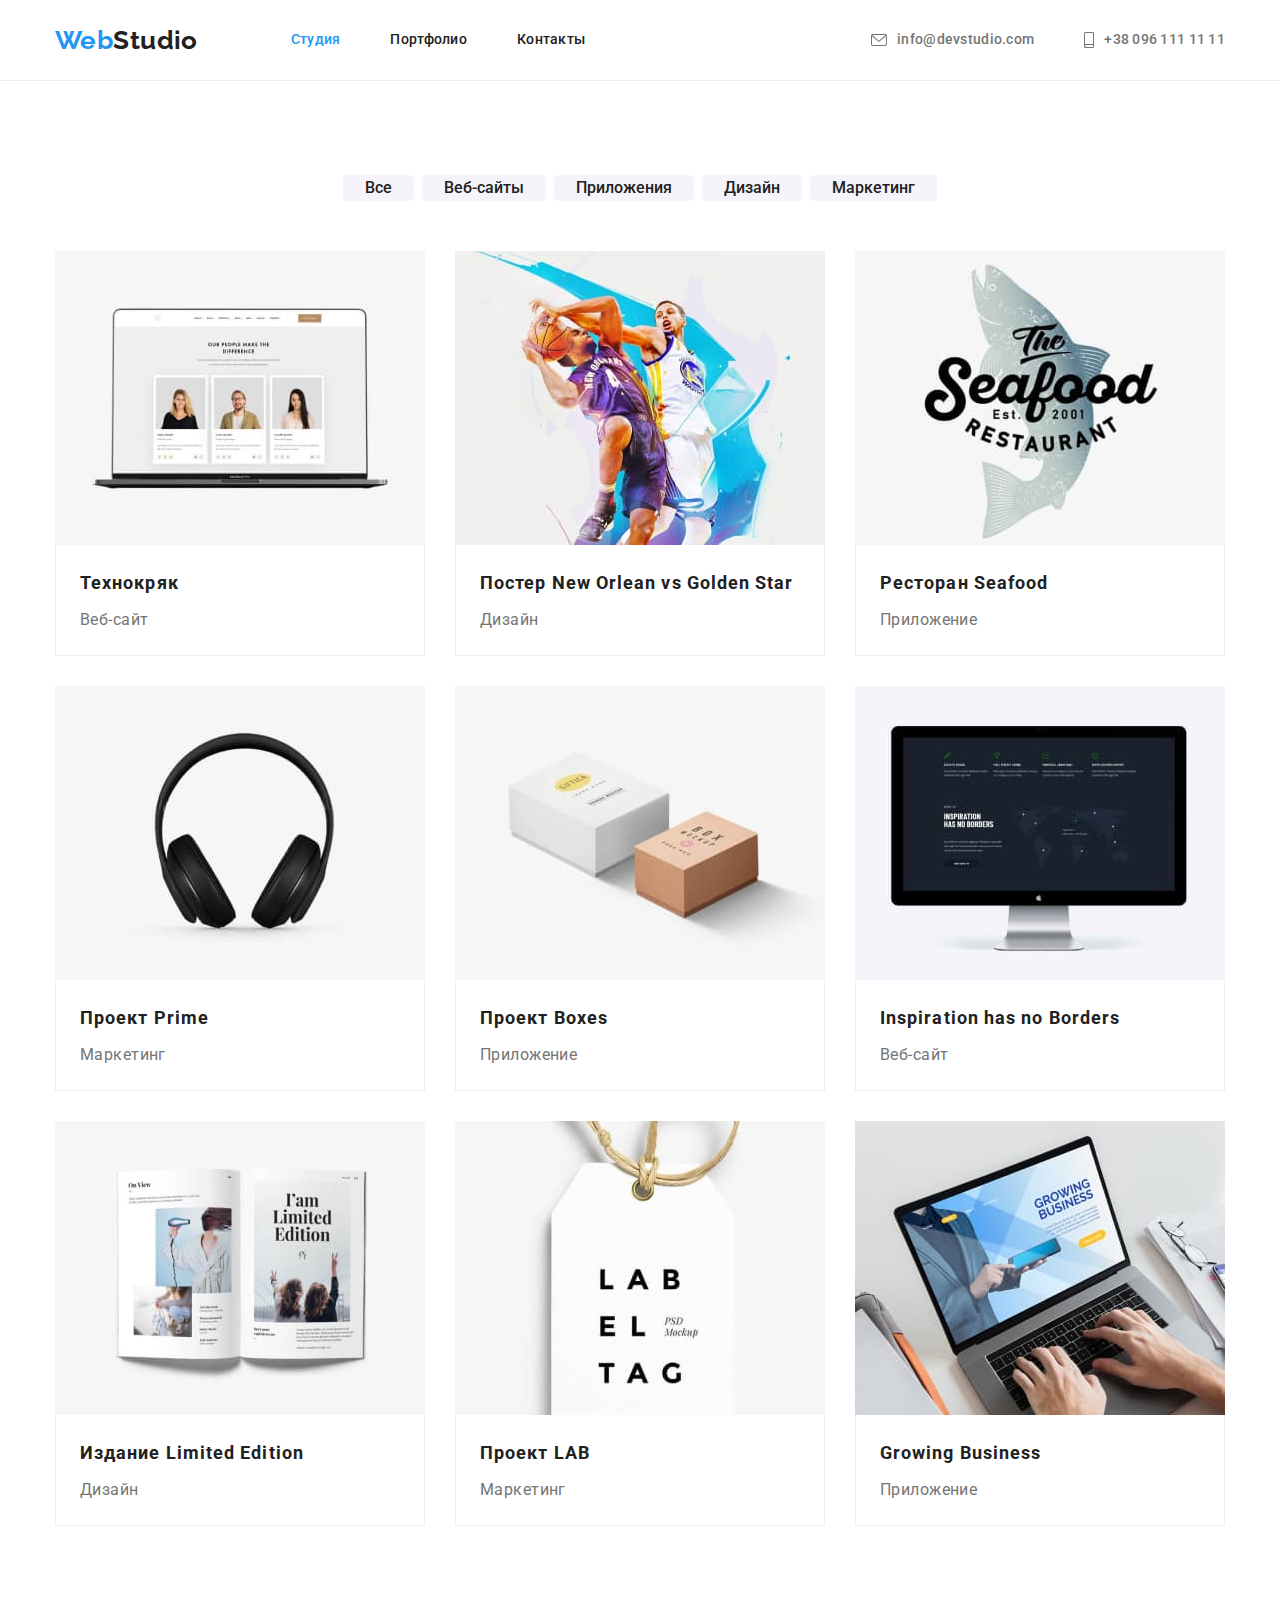
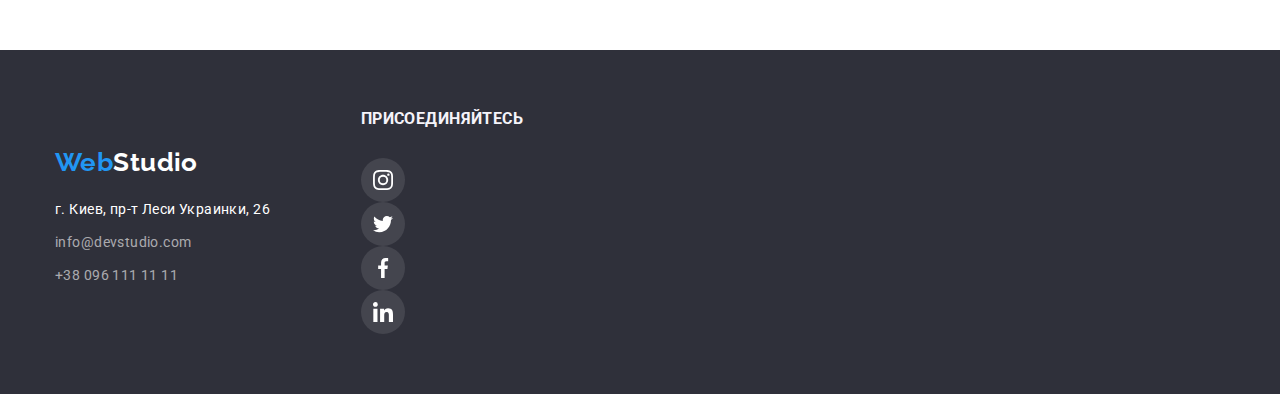
==== portfolio.html @ 421e462c "дз4" ====
<!DOCTYPE html>
<html lang="ru">
  <head>
    <meta charset="UTF-8" />
    <meta name="viewport" content="width=device-width, initial-scale=1.0" />
    <title>Portfolio WebStudio</title>
    <link rel="preconnect" href="https://fonts.gstatic.com" />
    <link
      href="https://fonts.googleapis.com/css2?family=Raleway:wght@700&family=Roboto:wght@400;500;700;900&display=swap"
      rel="stylesheet"
    />
    <link
      rel="stylesheet"
      href="https://cdnjs.cloudflare.com/ajax/libs/modern-normalize/1.0.0/modern-normalize.min.css"
    />
    <link rel="stylesheet" href="./css/styles.css" />
  </head>

  <body>
    <!--Шапка страницы-->
    <header class="header">
      <div class="container navigation">
        <nav class="site-nav">
          <a class="logo link" href="./index.html"
            ><span class="logo-path">Web</span>Studio</a
          >
          <ul class="list nav-pages">
            <li class="item">
              <a class="link current" href="./index.html">Студия</a>
            </li>
            <li class="item">
              <a class="link" href="./portfolio.html">Портфолио</a>
            </li>
            <li class="item">
              <a class="link" href="#">Контакты</a>
            </li>
          </ul>
        </nav>
        <ul class="list header-connection">
          <li class="item">
            <a class="connection link" href="mailto:info@devstudio.com">
              <svg class="email" width="16" height="12">
                <use href="./images/main/sprite-icons.svg#icon-envelope"></use>
              </svg>
              info@devstudio.com</a
            >
          </li>
          <li class="item">
            <a class="connection link" href="tel:+380961111111">
              <svg class="telephone" width="10" height="16">
                <use
                  href="./images/main/sprite-icons.svg#icon-smartphone"
                ></use>
              </svg>
              +38 096 111 11 11</a
            >
          </li>
        </ul>
      </div>
    </header>
    <!--Шапка страницы-->

    <main>
      <h1 hidden>Портфолио</h1>

      <!--Фильтр-->
      <section class="portfolio section-padding">
        <div class="container">
          <ul class="portfolio-buttons list">
            <li class="pf-button">
              <button type="button" class="filter-button">Все</button>
            </li>
            <li class="pf-button">
              <button type="button" class="filter-button">Веб-сайты</button>
            </li>
            <li class="pf-button">
              <button type="button" class="filter-button">Приложения</button>
            </li>
            <li class="pf-button">
              <button type="button" class="filter-button">Дизайн</button>
            </li>
            <li class="pf-button">
              <button type="button" class="filter-button">Маркетинг</button>
            </li>
          </ul>

          <!--/Фильтр-->

          <!--Проекты-->
          <ul class="projects list">
            <li class="project-card">
              <img
                class="project-foto"
                src="./images/portfolio/technokriak.jpg"
                alt="Сайт студии Технокряк"
              />
              <div class="card-content">
                <h3 class="project-title">Технокряк</h3>
                <p>Веб-сайт</p>
              </div>
            </li>
            <li class="project-card">
              <img
                class="project-foto"
                src="./images/portfolio/basketball.jpg"
                alt="Баскетболисты"
              />
              <div class="card-content">
                <h3 class="project-title">Постер New Orlean vs Golden Star</h3>
                <p>Дизайн</p>
              </div>
            </li>
            <li class="project-card">
              <img
                class="project-foto"
                src="./images/portfolio/seafood.jpg"
                alt="Логотип ресторана Seafood"
              />
              <div class="card-content">
                <h3 class="project-title">Ресторан Seafood</h3>
                <p>Приложение</p>
              </div>
            </li>
            <li class="project-card">
              <img
                class="project-foto"
                src="./images/portfolio/headphones.jpg"
                alt="Наушники"
              />
              <div class="card-content">
                <h3 class="project-title">Проект Prime</h3>
                <p>Маркетинг</p>
              </div>
            </li>
            <li class="project-card">
              <img
                class="project-foto"
                src="./images/portfolio/boxes.jpg"
                alt="Коробочки"
              />
              <div class="card-content">
                <h3 class="project-title">Проект Boxes</h3>
                <p>Приложение</p>
              </div>
            </li>
            <li class="project-card">
              <img
                class="project-foto"
                src="./images/portfolio/monitor.jpg"
                alt="Монитор"
              />
              <div class="card-content">
                <h3 class="project-title">Inspiration has no Borders</h3>
                <p>Веб-сайт</p>
              </div>
            </li>
            <li class="project-card">
              <img
                class="project-foto"
                src="./images/portfolio/magazine.jpg"
                alt="Журнал"
              />
              <div class="card-content">
                <h3 class="project-title">Издание Limited Edition</h3>
                <p>Дизайн</p>
              </div>
            </li>
            <li class="project-card">
              <img
                class="project-foto"
                src="./images/portfolio/label.jpg"
                alt="Бирка"
              />
              <div class="card-content">
                <h3 class="project-title">Проект LAB</h3>
                <p>Маркетинг</p>
              </div>
            </li>
            <li class="project-card">
              <img
                class="project-foto"
                src="./images/portfolio/notebook.jpg"
                alt="Работа за ноутбуком"
              />
              <div class="card-content">
                <h3 class="project-title">Growing Business</h3>
                <p>Приложение</p>
              </div>
            </li>
          </ul>
        </div>
      </section>
      <!--/Проекты-->
    </main>
    <!--Подвал с контактами-->
    <footer class="footer">
      <div class="container">
        <div class="footer-links">

          <div class="footer-contacts">
            <a class="logo logo-inverse link" href="./index.html"
              ><span class="logo-path">Web</span>Studio</a
            >
            <address class="address">г. Киев, пр-т Леси Украинки, 26</address>
            <address class="footer-connection">
              <a class="connection link" href="mailto:info@devstudio.com"
                >info@devstudio.com</a
              >
            </address>
            <address class="footer-connection">
              <a class="connection link" href="tel:+380961111111"
                >+38 096 111 11 11</a
              >
            </address>
          </div>
          <div class="join">
          <h3 class="advantages-title title-inverse">присоединяйтесь</h3>
          <ul class="list member-social-links">
            <li class="member-links company-social-link">
              <a href="#" class="social-link">
                <svg class="social-icon" width="20" height="20">
                  <use href="./images/main/sprite-icons.svg#icon-instagram"></use>
                </svg>
              </a>
            </li>
            <li class="member-links company-social-link">
              <a href="#" class="social-link">
                <svg class="social-icon" width="20" height="20">
                  <use href="./images/main/sprite-icons.svg#icon-twitter"></use>
                </svg>
              </a>
            </li>
            <li class="member-links company-social-link">
              <a href="#" class="social-link">
                <svg class="social-icon" width="20" height="20">
                  <use href="./images/main/sprite-icons.svg#icon-facebook"></use>
                </svg>
              </a>
            </li>
            <li class="member-links company-social-link">
              <a href="#" class="social-link">
                <svg class="social-icon" width="20" height="20">
                  <use href="./images/main/sprite-icons.svg#icon-linkedin"></use>
                </svg>
              </a>
            </li>
          </ul>
          </div>
        </div>
    </footer>
    <!--/Подвал с контактами-->
  </body>
</html>
---- css/styles.css ----
/* === Общие === */
:root {
  /* Палитра */
  --color-grey: #757575;
  --color-black: #212121;
  --color-blue: #2196f3;
  --color-white: #ffffff;
  --color-very-transparent-grey: rgba(255, 255, 255, 0.1);
  --color-transparent-grey: rgba(255, 255, 255, 0.6);
  --color-light-black: #2f303a;
  --color-light-grey: #f5f4fa;
  --color-almost-white: #eeeeee;
  --color-second-almost-white: #ececec;
  --color-dark-grey: rgba(47, 48, 58, 0.4);
  --color-grey-two: #afb1b8;

  /* Переменные */
  --main-text-color: var(--color-grey);
  --title-text-color: var(--color-black);
  --accent-color: var(--color-blue);
  --main-white-color: var(--color-white);
  --footer-color: var(--color-transparent-grey);
  --background-color-footer: var(--color-light-black);
  --background-button-color: var(--color-light-grey);
  --card-border-color: var(--color-almost-white);
  --section-border-color: var(--color-second-almost-white);
  --background-gradient: var(--color-dark-grey);
  --icon-color: var(--color-grey-two);
  --icon-footer-background: var(--color-very-transparent-grey);

  --main-font-family: Roboto, sans-serif;
  --second-font-family: Raleway, sans-serif;
}

/* Общие стили */

* {
  margin: 0;
  padding: 0;
}

body {
  color: var(--main-text-color);
  background-color: var(--main-white-color);
  font-family: var(--main-font-family);
  font-size: 14px;
  font-weight: 400;
  font-style: normal;
  letter-spacing: 0.03em;
}

.container {
  margin-left: auto;
  margin-right: auto;
  width: 1200px;
  padding-left: 15px;
  padding-right: 15px;
}

.section-padding {
  padding-top: 94px;
  padding-bottom: 94px;
}

.list {
  list-style: none;
}

.link {
  text-decoration: none;
}

.title {
  margin-bottom: 50px;
  color: var(--title-text-color);
  font-weight: 700;
  font-size: 36px;
  line-height: 1.67;
  text-align: center;
}

/* === /Общие === */

/*=== Шапка страницы ===*/

.logo {
  display: inline-block;
  margin-right: 93px;

  color: var(--title-text-color);
  font-family: var(--second-font-family);
  font-weight: 700;
  font-size: 26px;
  line-height: 1.19;
}

.logo-path {
  color: var(--accent-color);
}

.list .link {
  color: var(--title-text-color);
  font-weight: 500;
  line-height: 1.14;
  letter-spacing: 0.02em;
}

.list .link:hover,
.list .link:focus,
.list .link.current {
  color: var(--accent-color);
}

.connection {
  color: var(--footer-color);
  font-style: normal;
  line-height: 1.71;
}

.navigation {
  display: flex;
  align-items: center;
}

.site-nav {
  display: flex;
  align-items: center;
}

.nav-pages {
  display: flex;
}

.nav-pages .item:not(:last-child) {
  margin-right: 50px;
}

.nav-pages .link {
  display: block;
  padding-top: 32px;
  padding-bottom: 32px;
}

.header-connection {
  display: flex;
  align-items: center;
  margin-left: auto;
}

.header-connection .link {
  display: flex;
  align-items: center;
}

.header-connection .item:not(:last-child) {
  margin-right: 50px;
}

.header-connection .connection {
  color: var(--main-text-color);
}

.email {
  margin-right: 10px;
  fill: var(--main-text-color);
}

.email:hover,
.email:focus {
  fill: currentColor;
}

.telephone {
  margin-right: 10px;
  fill: var(--main-text-color);
}

.telephone:hover,
.telephone:focus {
  fill: currentColor;
}

/*=== /Шапка страницы ===*/

/*===Девиз===*/

.slogan {
  max-width: 1600px;
  height: 600px;
  margin-left: auto;
  margin-right: auto;
  background-color: var(--background-color-footer);
  background-image: linear-gradient(
      to right,
      var(--background-gradient),
      var(--background-gradient)
    ),
    url("../images/main/banner.jpg");
  background-repeat: no-repeat;
  background-size: cover;
  background-position: center;

  text-align: center;
  letter-spacing: 0.06em;
}

.slogan .container {
  padding-top: 200px;
  padding-bottom: 200px;
}

.slogan-title {
  width: 600px;
  margin-left: auto;
  margin-right: auto;
  margin-bottom: 30px;

  color: var(--main-white-color);
  font-weight: 900;
  font-size: 44px;
  line-height: 1.36;
  text-transform: uppercase;
}

.button-primary {
  display: inline-block;
  border: 4px solid transparent;
  box-shadow: 0px 4px 4px rgba(0, 0, 0, 0.15);
  border-radius: 4px;
  min-width: 200px;
  padding: 10px 32px;

  color: var(--main-white-color);
  background-color: var(--accent-color);
  font-weight: 700;
  font-size: 16px;
  line-height: 1.87;
}

/*===/Девиз===*/

/*=== Наши преимущества ===*/

.advantages {
  color: var(--main-text-color);
}

.advantages-catalog {
  display: flex;
}

.advantage-item {
  width: 270px;
}

.advantage-icon-background {
  display: flex;
  align-items: center;
  justify-content: center;
  margin-bottom: 30px;

  height: 120px;
  background-color: var(--background-button-color);
  border-radius: 4px;
}

.advantages-catalog .advantage-item:not(:last-child) {
  margin-right: 30px;
}

.advantages-title {
  margin-bottom: 10px;

  color: var(--title-text-color);
  font-weight: 700;
  line-height: 1.14;
  text-transform: uppercase;
}

.advantages-text {
  line-height: 1.71;
  text-align: left;
}

/*=== /Наши преимущества ===*/

/*=== Наши услуги ===*/

.services {
  display: flex;
  justify-content: space-between;
  align-items: center;
}

.services .list {
  display: flex;
  justify-content: space-between;
  align-items: center;
}

.services .our-service:not(:last-child) {
  margin-right: 30px;
}

.our-service {
  display: block;
}

.service-foto {
  display: block;
}

/*=== /Наши услуги ===*/

/*=== Наша команда ===*/

.team {
  background-color: var(--color-light-grey);
}
.members-of-team {
  display: flex;
  align-items: center;
}

.members-of-team .team-card:not(:last-child) {
  margin-right: 30px;
}

.team-card {
  background-color: var(--main-white-color);
}

.team-foto {
  display: block;
}

.member-content {
  padding-top: 30px;
  padding-bottom: 30px;

  box-shadow: 0px 1px 3px rgba(0, 0, 0, 0.12), 0px 1px 1px rgba(0, 0, 0, 0.14),
    0px 2px 1px rgba(0, 0, 0, 0.2);
  border-radius: 0px 0px 4px 4px;
}

.team-member {
  margin-bottom: 10px;
  color: var(--title-text-color);
  font-weight: 500;
  font-size: 16px;
  line-height: 1.19;
  text-align: center;
}

.team-specialization {
  margin-bottom: 30px;
  color: var(--main-text-color);
  font-weight: 400;
  font-size: 16px;
  line-height: 1.19;
  text-align: center;
}

.social-network-list {
  display: flex;
  align-items: center;
  justify-content: center;
}

.social-link {
  display: block;
  width: 44px;
  height: 44px;
  border-radius: 50%;
  padding: 12px;
}

.social-link:hover,
.social-link:focus {
  background-color: var(--accent-color);
}

.social-icon {
  fill: var(--icon-color);
}
.social-icon:hover,
.social-icon:focus {
  fill: var(--main-white-color);
}

.social-network-list .social-network:not(:last-child) {
  margin-right: 10px;
}

/*=== /Наша команда ===*/

/*=== Наши клиенты ===*/

.regular-clients {
  display: flex;
  justify-content: center;
  align-items: center;
}

.client {
  display: flex;
  align-items: center;
  justify-content: center;
  width: 170px;
  height: 90px;

  border: 1px solid var(--icon-color);
  border-radius: 4px;
}

.client:hover,
.client:focus {
  border: 1px solid var(--accent-color);
}

.regular-clients .client:not(:last-child) {
  margin-right: 30px;
}

.brand-icon {
  fill: var(--icon-color);
}

.brand-icon:hover,
.brand-icon:focus {
  fill: var(--accent-color);
}

/*=== /Наши клиенты ===*/

/*=== Подвал с контактами ===*/
.footer {
  background-color: var(--background-color-footer);
}

.footer .container {
  padding-top: 60px;
  padding-bottom: 60px;
}

.footer-links {
  display: flex;
  align-items: center;
}

.footer-contacts {
  margin-right: 70px;
}

.logo.logo-inverse {
  display: inline-block;
  margin-bottom: 20px;
  color: var(--main-white-color);
}

.address {
  margin-bottom: 9px;
  color: var(--main-white-color);
  font-style: normal;
  line-height: 1.71;
}

.footer-connection {
  margin-bottom: 9px;
}

.company-social-link .social-link {
  background-color: var(--icon-footer-background);
}
.company-social-link .social-link:hover,
.company-social-link .social-link:focus {
  background-color: var(--accent-color);
}

.company-social-link .social-icon {
  fill: var(--main-white-color);
}

.title-inverse {
  margin-bottom: 30px;
  color: var(--background-button-color);
}

/*=== /Подвал с контактами ===*/

/*=== ПОРТФОЛИО === */
.portfolio {
  border-top: 1px solid var(--section-border-color);
}

/*=== Фильтр ===*/
.portfolio-buttons {
  display: flex;
  align-items: center;
  justify-content: center;
  margin-bottom: 50px;
}

.portfolio-buttons .pf-button:not(:last-child) {
  margin-right: 8px;
}

.filter-button {
  padding-left: 22px;
  padding-right: 22px;

  color: var(--title-text-color);
  background-color: var(--background-button-color);
  border: none;
  border-radius: 4px;

  font-family: Roboto;
  font-weight: 500;
  font-size: 16px;
  line-height: 1.62;
  text-align: center;
}

.filter-button:hover,
.filter-button:focus {
  color: var(--main-white-color);
  background-color: var(--accent-color);
  box-shadow: 0px 3px 1px rgba(0, 0, 0, 0.1), 0px 1px 2px rgba(0, 0, 0, 0.08),
    0px 2px 2px rgba(0, 0, 0, 0.12);
}

/*=== /Фильтр ===*/

/*=== Проекты ===*/
.projects {
  display: flex;
  flex-wrap: wrap;

  font-weight: 400;
  font-size: 16px;
  line-height: 1.87;
}

.projects .project-card {
  margin-right: 30px;
}

.projects .project-card:nth-child(3n) {
  margin-right: 0;
}

.project-card {
  margin-bottom: 30px;
}

.project-card:hover,
.project-card:focus {
  box-shadow: 0px 1px 1px rgba(0, 0, 0, 0.12), 0px 4px 4px rgba(0, 0, 0, 0.06),
    1px 4px 6px rgba(0, 0, 0, 0.16);
}

.project-foto {
  display: block;
}

.card-content {
  padding-top: 20px;
  padding-bottom: 20px;
  padding-left: 24px;
  padding-right: 24px;

  border: 1px solid var(--card-border-color);
  border-top: none;
}

.project-title {
  margin-bottom: 4px;

  color: var(--title-text-color);
  font-weight: 700;
  font-size: 18px;
  line-height: 2;
  letter-spacing: 0.06em;
}

/*=== /Проекты ===*/
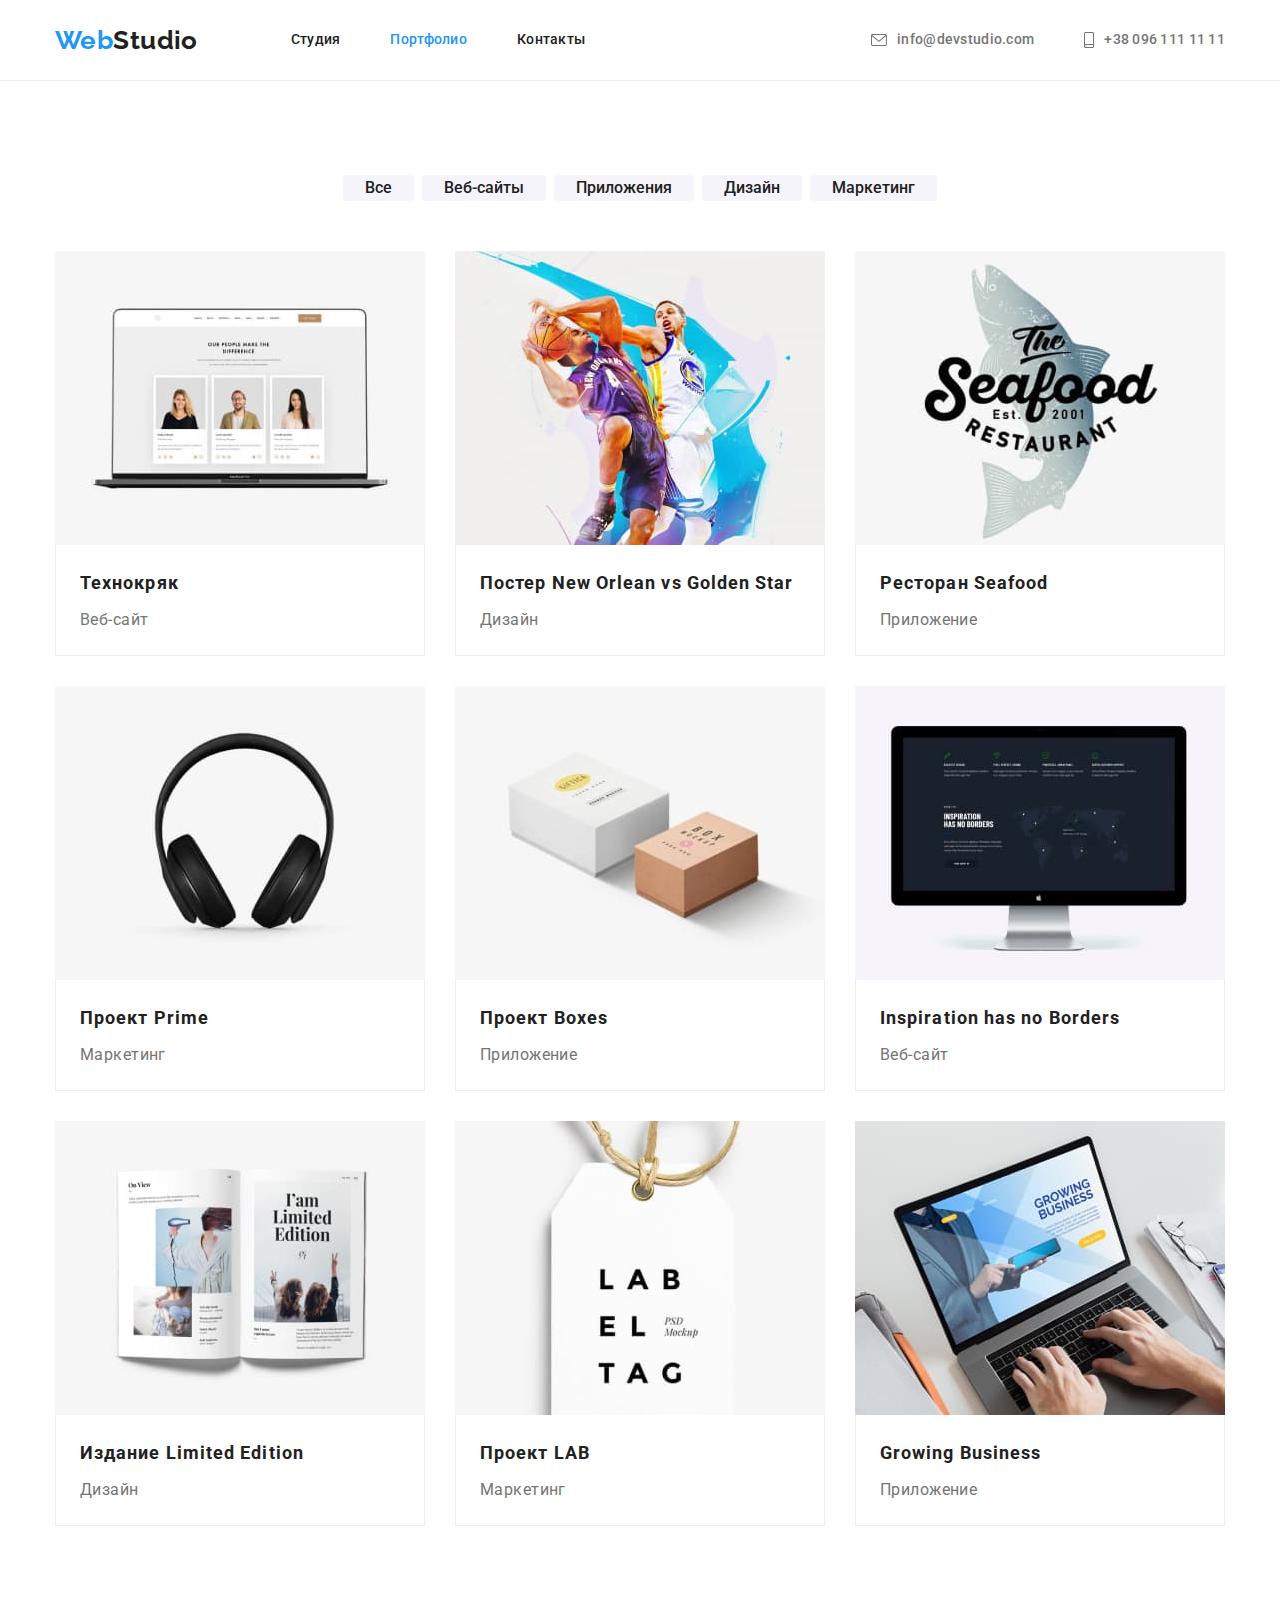
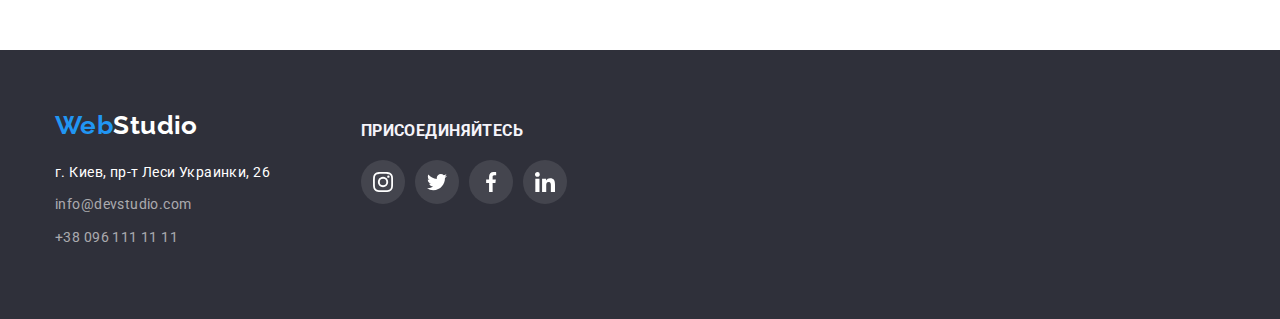
==== commit 2b4ce672: "итог" ====
--- a/portfolio.html
+++ b/portfolio.html
@@ -26,10 +26,10 @@
           >
           <ul class="list nav-pages">
             <li class="item">
-              <a class="link current" href="./index.html">Студия</a>
+              <a class="link" href="./index.html">Студия</a>
             </li>
             <li class="item">
-              <a class="link" href="./portfolio.html">Портфолио</a>
+              <a class="link current" href="./portfolio.html">Портфолио</a>
             </li>
             <li class="item">
               <a class="link" href="#">Контакты</a>
@@ -196,7 +196,6 @@
     <footer class="footer">
       <div class="container">
         <div class="footer-links">
-
           <div class="footer-contacts">
             <a class="logo logo-inverse link" href="./index.html"
               ><span class="logo-path">Web</span>Studio</a
@@ -214,39 +213,48 @@
             </address>
           </div>
           <div class="join">
-          <h3 class="advantages-title title-inverse">присоединяйтесь</h3>
-          <ul class="list member-social-links">
-            <li class="member-links company-social-link">
-              <a href="#" class="social-link">
-                <svg class="social-icon" width="20" height="20">
-                  <use href="./images/main/sprite-icons.svg#icon-instagram"></use>
-                </svg>
-              </a>
-            </li>
-            <li class="member-links company-social-link">
-              <a href="#" class="social-link">
-                <svg class="social-icon" width="20" height="20">
-                  <use href="./images/main/sprite-icons.svg#icon-twitter"></use>
-                </svg>
-              </a>
-            </li>
-            <li class="member-links company-social-link">
-              <a href="#" class="social-link">
-                <svg class="social-icon" width="20" height="20">
-                  <use href="./images/main/sprite-icons.svg#icon-facebook"></use>
-                </svg>
-              </a>
-            </li>
-            <li class="member-links company-social-link">
-              <a href="#" class="social-link">
-                <svg class="social-icon" width="20" height="20">
-                  <use href="./images/main/sprite-icons.svg#icon-linkedin"></use>
-                </svg>
-              </a>
-            </li>
-          </ul>
+            <h3 class="advantages-title title-inverse">присоединяйтесь</h3>
+            <ul class="list social-network-list">
+              <li class="social-network company-social-link">
+                <a href="#" class="social-link">
+                  <svg class="social-icon" width="20" height="20">
+                    <use
+                      href="./images/main/sprite-icons.svg#icon-instagram"
+                    ></use>
+                  </svg>
+                </a>
+              </li>
+              <li class="social-network company-social-link">
+                <a href="#" class="social-link">
+                  <svg class="social-icon" width="20" height="20">
+                    <use
+                      href="./images/main/sprite-icons.svg#icon-twitter"
+                    ></use>
+                  </svg>
+                </a>
+              </li>
+              <li class="social-network company-social-link">
+                <a href="#" class="social-link">
+                  <svg class="social-icon" width="20" height="20">
+                    <use
+                      href="./images/main/sprite-icons.svg#icon-facebook"
+                    ></use>
+                  </svg>
+                </a>
+              </li>
+              <li class="social-network company-social-link">
+                <a href="#" class="social-link">
+                  <svg class="social-icon" width="20" height="20">
+                    <use
+                      href="./images/main/sprite-icons.svg#icon-linkedin"
+                    ></use>
+                  </svg>
+                </a>
+              </li>
+            </ul>
           </div>
         </div>
+      </div>
     </footer>
     <!--/Подвал с контактами-->
   </body>
--- a/css/styles.css
+++ b/css/styles.css
@@ -119,7 +119,6 @@
 
 .navigation {
   display: flex;
-  align-items: center;
 }
 
 .site-nav {
@@ -286,16 +285,8 @@
 
 /*=== Наши услуги ===*/
 
-.services {
-  display: flex;
-  justify-content: space-between;
-  align-items: center;
-}
-
 .services .list {
   display: flex;
-  justify-content: space-between;
-  align-items: center;
 }
 
 .services .our-service:not(:last-child) {
@@ -319,7 +310,6 @@
 }
 .members-of-team {
   display: flex;
-  align-items: center;
 }
 
 .members-of-team .team-card:not(:last-child) {
@@ -363,7 +353,6 @@
 
 .social-network-list {
   display: flex;
-  align-items: center;
   justify-content: center;
 }
 
@@ -398,8 +387,6 @@
 
 .regular-clients {
   display: flex;
-  justify-content: center;
-  align-items: center;
 }
 
 .client {
@@ -445,7 +432,6 @@
 
 .footer-links {
   display: flex;
-  align-items: center;
 }
 
 .footer-contacts {
@@ -469,6 +455,10 @@
   margin-bottom: 9px;
 }
 
+.join {
+  margin-top: 12px;
+}
+
 .company-social-link .social-link {
   background-color: var(--icon-footer-background);
 }
@@ -482,7 +472,7 @@
 }
 
 .title-inverse {
-  margin-bottom: 30px;
+  margin-bottom: 20px;
   color: var(--background-button-color);
 }
 
@@ -496,7 +486,6 @@
 /*=== Фильтр ===*/
 .portfolio-buttons {
   display: flex;
-  align-items: center;
   justify-content: center;
   margin-bottom: 50px;
 }
